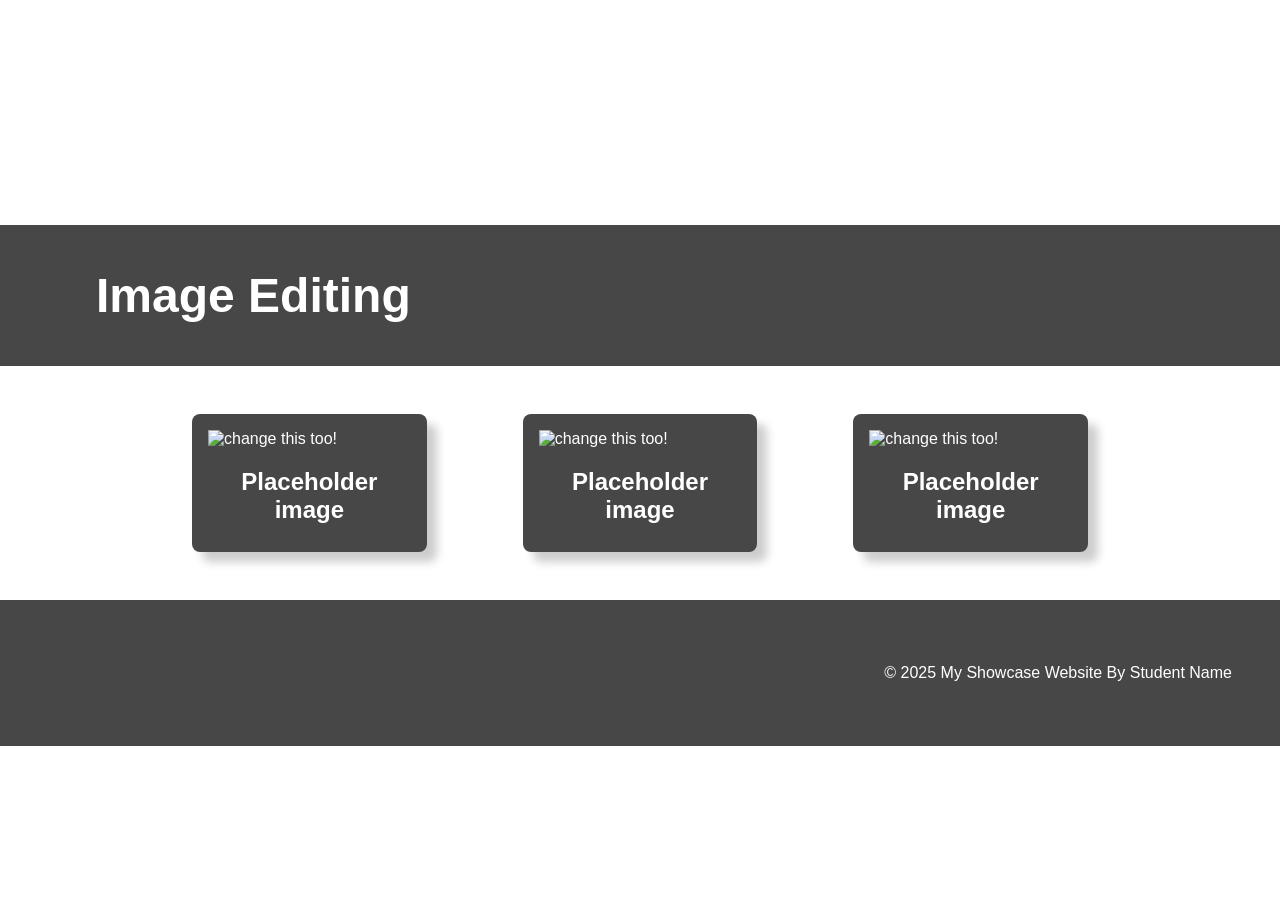
==== index.html @ 7a6e442c "initial commit" ====
<!DOCTYPE html>
<html lang="en">

<head>
    <meta charset="UTF-8">
    <meta name="viewport" content="width=device-width, initial-scale=1.0">
    <link rel="stylesheet" href="style.css">
    <title>My Showcase Website</title>
</head>
<!-- This is the main body of the website- ALL your content goes AFTER the <body> tag and before the </body> tag -->
<body>

    <!-- The Hero Section -------------------------------------------------------------------------------------- -->
    <section class="hero">
        <div class="hero-text">My Showcase Website</div>
    </section>

<!-- Topic one ------------------------------------------------------------------------------------------------- -->
    <!-- The First Topic Section -->
    <section class="topic">
        <!-- the topic title a big bar with text in it -->
        <div class="topic-title">
            <h1>Image Editing</h1>
        </div>
        <!-- now a three column grid of images -->
        <div class="topic-content">
            <!-- one "card" which includes an image with a text below it -->
            <div class="topic-card">
                <img src="images/placeholder-1024x1024.png" alt="change this too!">
                <h2 class="topic-card-text">Placeholder image</h2>
            </div>
            <div class="topic-card">
                <img src="images/placeholder-1024x1024.png" alt="change this too!">
                <h2 class="topic-card-text">Placeholder image</h2>
            </div>
            <div class="topic-card">
                <img src="images/placeholder-1024x1024.png" alt="change this too!">
                <h2 class="topic-card-text">Placeholder image</h2>
            </div>
        </div>
    </section>
<!-- End of topic one------------------------------------------------------------------------------------------ -->

<!-- Copy and paste the section from above to make your next section -->



    <!-- A Simple Website Footer ------------------------------------------------------------------------------ -->
    <footer class="footer">
        <p>&copy; 2025 My Showcase Website By Student Name</p>
    </footer>

<!-- The end of the whole page- no more content after this! -->
</body>
</html>
---- style.css ----
/* A simple css reset */
body,
html {
    margin: 0;
    padding: 0;
    height: 100%;
    /* The Font Family- Really important!! */
    font-family: Arial, sans-serif;
    box-sizing: border-box;
}

/* reset for images to ensure they ar 100% of the parent container width */
img {
    width: 100%;
}

/* The hero section styling- use your OWN Hero Image URL here */
.hero {
    background-image: url('images/techquitybanner-1130x160.png');
    height: 25vh;
    background-size: cover;
    background-position: center;
    display: flex;
    justify-content: center;
    align-items: center;
    color: white;
    text-align: center;
    position: relative;
}

/* BIG text styling for the hero section text */
.hero-text {
    font-size: 4em;
    font-weight: bold;
}

/* nice big font on a banner style background */
.topic-title{
    color: white;
    font-size: 2em;
    padding: 0.1em 3em;
    background-color: rgb(71, 71, 71);
}

/* Three column grid with a nice big gap */
.topic-content{
    display: grid;
    grid-template-columns: repeat(3, 1fr);
    gap: 6em;
    /* bring the whole section in off the sides of the page */
    width: 70%;
    /* top margin of 3em and center right/left */
    margin: 3em auto;
}

/* Styling for the individual topic cards rounded edges background color and a drop shadow */
.topic-card{
    background-color: rgb(71, 71, 71);
    color: white;
    padding: 1em;
    border-radius: 0.5em;
    box-shadow: 10px 10px 10px rgba(0, 0, 0, 0.2);
}

/* Styling for the topic card titles */
.topic-card-text{
    font-size: 1.5em;
    margin-bottom: 0.5em;
    /* center align text */
    text-align: center;
}


/* Styling for a footer section to take a bit of spcae at the bottom of the page */
.footer{
    background-color: rgb(71, 71, 71);
    color: white;
    text-align: right;
    padding: 3em 3em;
}
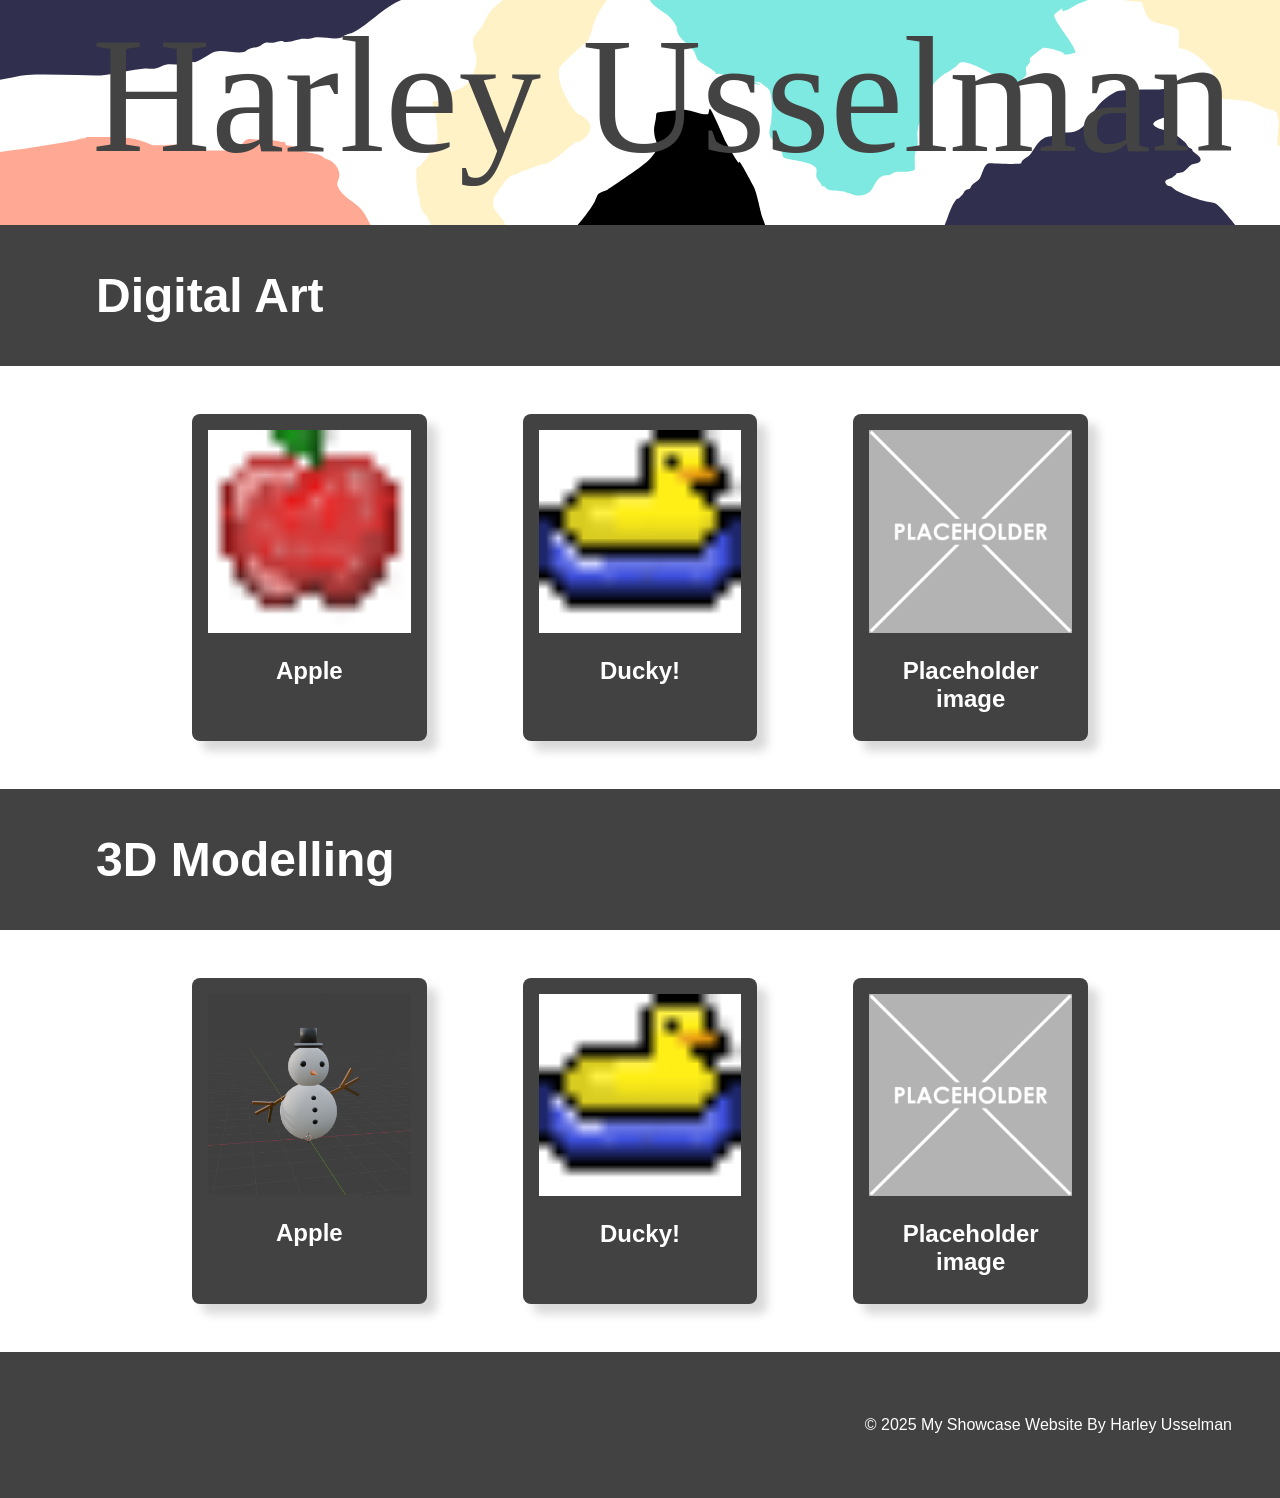
==== commit 3788c498: "added 3dmodelling" ====
--- a/index.html
+++ b/index.html
@@ -5,14 +5,14 @@
     <meta charset="UTF-8">
     <meta name="viewport" content="width=device-width, initial-scale=1.0">
     <link rel="stylesheet" href="style.css">
-    <title>My Showcase Website</title>
+    <title>Harley's Website</title>
 </head>
 <!-- This is the main body of the website- ALL your content goes AFTER the <body> tag and before the </body> tag -->
 <body>
 
     <!-- The Hero Section -------------------------------------------------------------------------------------- -->
     <section class="hero">
-        <div class="hero-text">My Showcase Website</div>
+        <div class="hero-text"></div>
     </section>
 
 <!-- Topic one ------------------------------------------------------------------------------------------------- -->
@@ -20,18 +20,18 @@
     <section class="topic">
         <!-- the topic title a big bar with text in it -->
         <div class="topic-title">
-            <h1>Image Editing</h1>
+            <h1>Digital Art</h1>
         </div>
         <!-- now a three column grid of images -->
         <div class="topic-content">
             <!-- one "card" which includes an image with a text below it -->
             <div class="topic-card">
-                <img src="images/placeholder-1024x1024.png" alt="change this too!">
-                <h2 class="topic-card-text">Placeholder image</h2>
+                <img src="images/qpple.png" alt="change this too!">
+                <h2 class="topic-card-text">Apple</h2>
             </div>
             <div class="topic-card">
-                <img src="images/placeholder-1024x1024.png" alt="change this too!">
-                <h2 class="topic-card-text">Placeholder image</h2>
+                <img src="images/ducky.png" alt="change this too!">
+                <h2 class="topic-card-text">Ducky!</h2>
             </div>
             <div class="topic-card">
                 <img src="images/placeholder-1024x1024.png" alt="change this too!">
@@ -41,13 +41,37 @@
     </section>
 <!-- End of topic one------------------------------------------------------------------------------------------ -->
 
-<!-- Copy and paste the section from above to make your next section -->
+<!-- Topic two ------------------------------------------------------------------------------------------------- -->
+    <!-- The First Topic Section -->
+    <section class="topic">
+        <!-- the topic title a big bar with text in it -->
+        <div class="topic-title">
+            <h1>3D Modelling</h1>
+        </div>
+        <!-- now a three column grid of images -->
+        <div class="topic-content">
+            <!-- one "card" which includes an image with a text below it -->
+            <div class="topic-card">
+                <img src="images/Snowmanblender.PNG" alt="change this too!">
+                <h2 class="topic-card-text">Apple</h2>
+            </div>
+            <div class="topic-card">
+                <img src="images/ducky.png" alt="change this too!">
+                <h2 class="topic-card-text">Ducky!</h2>
+            </div>
+            <div class="topic-card">
+                <img src="images/placeholder-1024x1024.png" alt="change this too!">
+                <h2 class="topic-card-text">Placeholder image</h2>
+            </div>
+        </div>
+    </section>
+<!-- End of topic two------------------------------------------------------------------------------------------ -->
 
 
 
     <!-- A Simple Website Footer ------------------------------------------------------------------------------ -->
     <footer class="footer">
-        <p>&copy; 2025 My Showcase Website By Student Name</p>
+        <p>&copy; 2025 My Showcase Website By Harley Usselman</p>
     </footer>
 
 <!-- The end of the whole page- no more content after this! -->
--- a/style.css
+++ b/style.css
@@ -16,14 +16,14 @@
 
 /* The hero section styling- use your OWN Hero Image URL here */
 .hero {
-    background-image: url('images/techquitybanner-1130x160.png');
+    background-image: url('images/drawing.svg');
     height: 25vh;
     background-size: cover;
     background-position: center;
     display: flex;
     justify-content: center;
     align-items: center;
-    color: white;
+    color: rgb(255, 255, 255);
     text-align: center;
     position: relative;
 }
@@ -36,10 +36,10 @@
 
 /* nice big font on a banner style background */
 .topic-title{
-    color: white;
+    color: rgb(255, 255, 255);
     font-size: 2em;
     padding: 0.1em 3em;
-    background-color: rgb(71, 71, 71);
+    background-color: rgb(66, 66, 66);
 }
 
 /* Three column grid with a nice big gap */
@@ -55,11 +55,11 @@
 
 /* Styling for the individual topic cards rounded edges background color and a drop shadow */
 .topic-card{
-    background-color: rgb(71, 71, 71);
-    color: white;
+    background-color: rgb(66, 66, 66);
+    color: rgb(255, 255, 255);
     padding: 1em;
     border-radius: 0.5em;
-    box-shadow: 10px 10px 10px rgba(0, 0, 0, 0.2);
+    box-shadow: 10px 10px 10px rgba(66, 66, 66, 0.2);
 }
 
 /* Styling for the topic card titles */
@@ -73,7 +73,7 @@
 
 /* Styling for a footer section to take a bit of spcae at the bottom of the page */
 .footer{
-    background-color: rgb(71, 71, 71);
+    background-color: rgb(66, 66, 66);
     color: white;
     text-align: right;
     padding: 3em 3em;
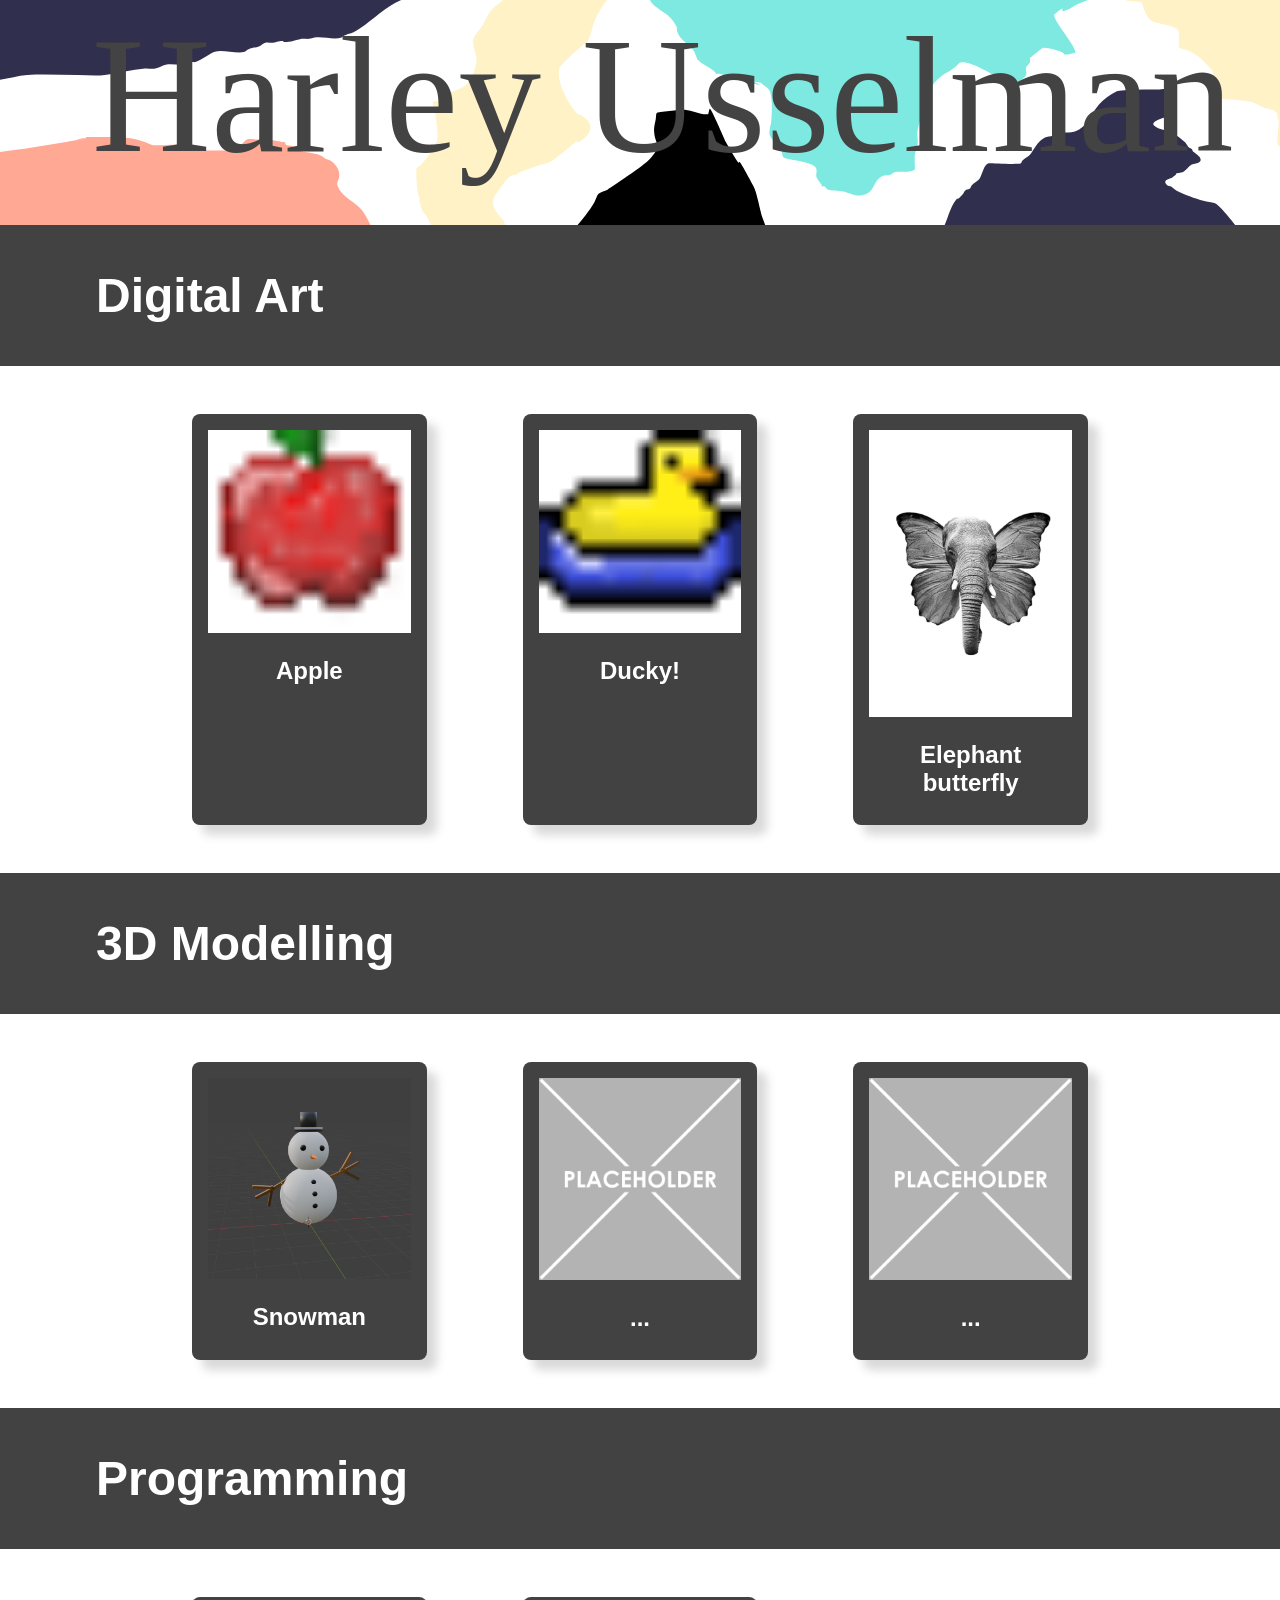
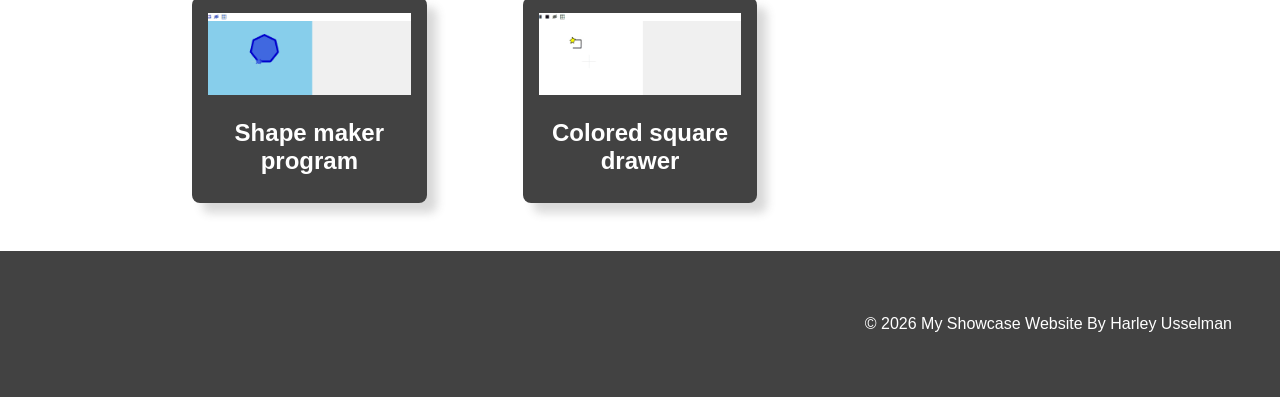
==== commit a23bbefd: "added more images" ====
--- a/index.html
+++ b/index.html
@@ -34,8 +34,8 @@
                 <h2 class="topic-card-text">Ducky!</h2>
             </div>
             <div class="topic-card">
-                <img src="images/placeholder-1024x1024.png" alt="change this too!">
-                <h2 class="topic-card-text">Placeholder image</h2>
+                <img src="images/elephant.png" alt="change this too!">
+                <h2 class="topic-card-text">Elephant butterfly</h2>
             </div>
         </div>
     </section>
@@ -53,25 +53,46 @@
             <!-- one "card" which includes an image with a text below it -->
             <div class="topic-card">
                 <img src="images/Snowmanblender.PNG" alt="change this too!">
-                <h2 class="topic-card-text">Apple</h2>
-            </div>
-            <div class="topic-card">
-                <img src="images/ducky.png" alt="change this too!">
-                <h2 class="topic-card-text">Ducky!</h2>
+                <h2 class="topic-card-text">Snowman</h2>
             </div>
             <div class="topic-card">
                 <img src="images/placeholder-1024x1024.png" alt="change this too!">
-                <h2 class="topic-card-text">Placeholder image</h2>
+                <h2 class="topic-card-text">...</h2>
+            </div>
+            <div class="topic-card">
+                <img src="images/placeholder-1024x1024.png" alt="change this too!">
+                <h2 class="topic-card-text">...</h2>
             </div>
         </div>
     </section>
 <!-- End of topic two------------------------------------------------------------------------------------------ -->
 
-
+<!-- Topic three ------------------------------------------------------------------------------------------------- -->
+    <!-- The First Topic Section -->
+    <section class="topic">
+        <!-- the topic title a big bar with text in it -->
+        <div class="topic-title">
+            <h1>Programming</h1>
+        </div>
+        <!-- now a three column grid of images -->
+        <div class="topic-content">
+            <!-- one "card" which includes an image with a text below it -->
+            <div class="topic-card">
+                <img src="images/Animation.gif" alt="change this too!">
+                <h2 class="topic-card-text">Shape maker program</h2>
+            </div>
+            <div class="topic-card">
+                <img src="images/Animation2.gif" alt="change this too!">
+                <h2 class="topic-card-text">Colored square drawer</h2>
+            </div>
+            
+        </div>
+    </section>
+<!-- End of topic three------------------------------------------------------------------------------------------ -->
 
     <!-- A Simple Website Footer ------------------------------------------------------------------------------ -->
     <footer class="footer">
-        <p>&copy; 2025 My Showcase Website By Harley Usselman</p>
+        <p>&copy; 2026 My Showcase Website By Harley Usselman</p>
     </footer>
 
 <!-- The end of the whole page- no more content after this! -->
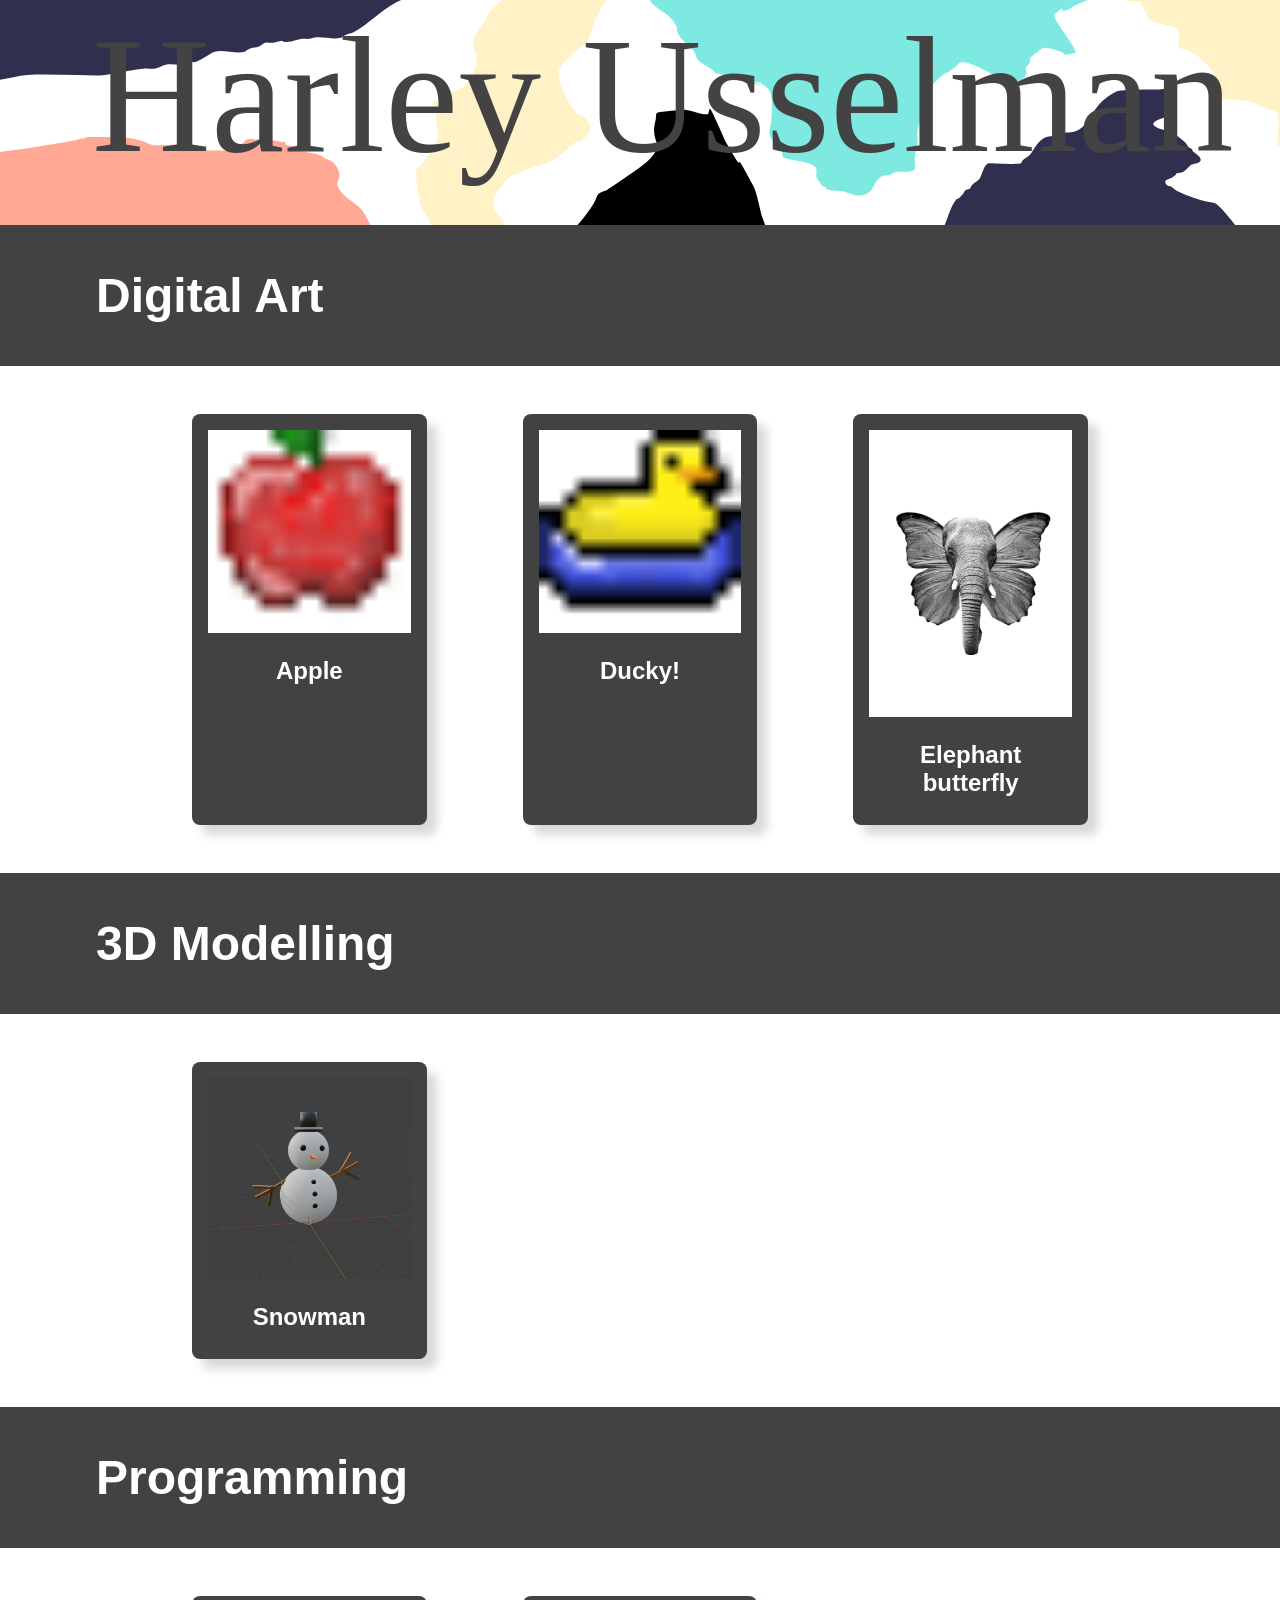
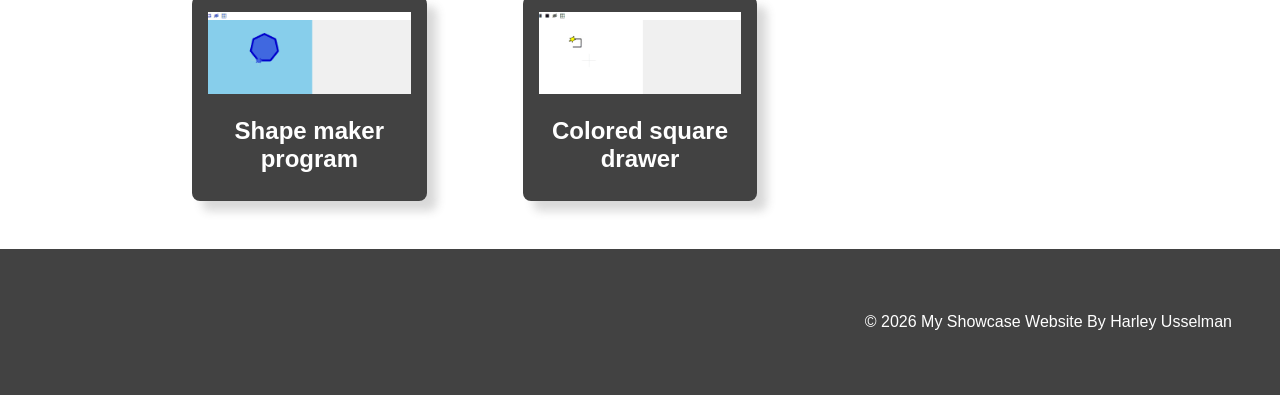
==== commit 15f05c16: "changed stuff" ====
--- a/index.html
+++ b/index.html
@@ -55,14 +55,6 @@
                 <img src="images/Snowmanblender.PNG" alt="change this too!">
                 <h2 class="topic-card-text">Snowman</h2>
             </div>
-            <div class="topic-card">
-                <img src="images/placeholder-1024x1024.png" alt="change this too!">
-                <h2 class="topic-card-text">...</h2>
-            </div>
-            <div class="topic-card">
-                <img src="images/placeholder-1024x1024.png" alt="change this too!">
-                <h2 class="topic-card-text">...</h2>
-            </div>
         </div>
     </section>
 <!-- End of topic two------------------------------------------------------------------------------------------ -->
